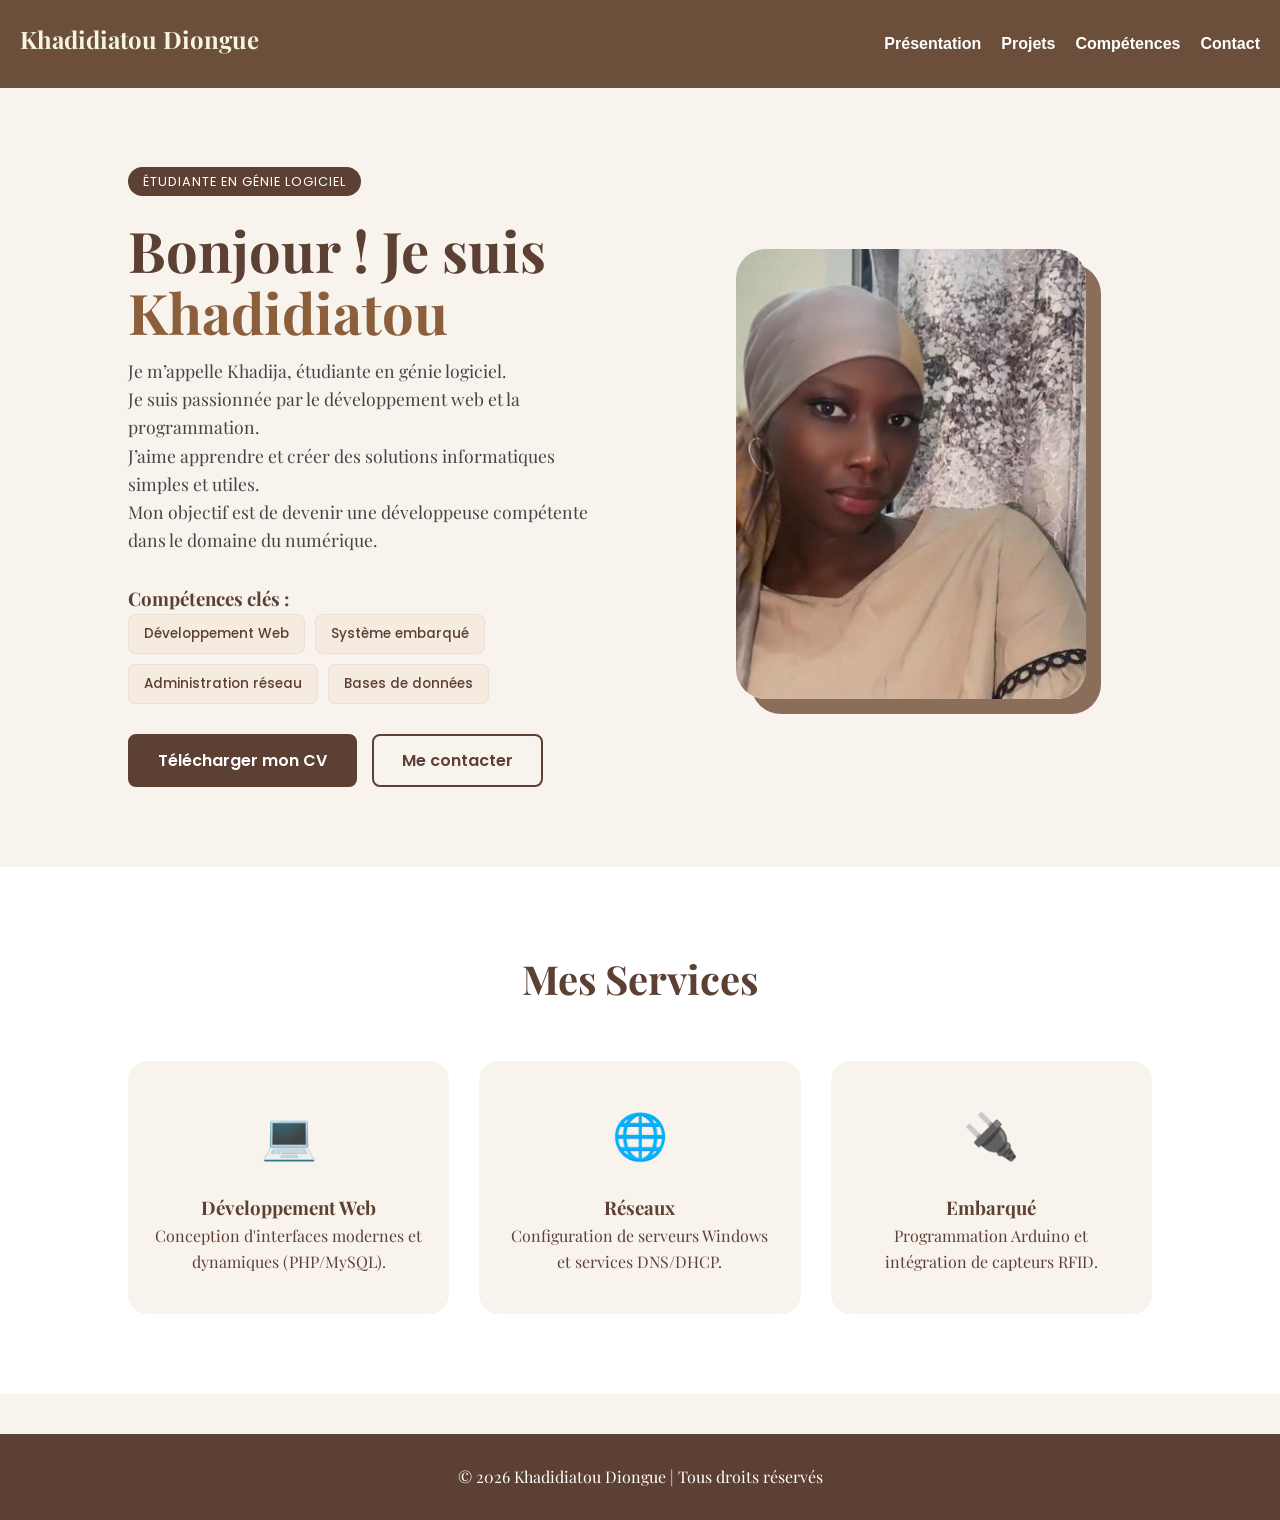
==== index.html @ bb05a896 "Fix HTML structure and formatting issues" ====
<!DOCTYPE html>
<html lang="fr">
<head>
    <meta charset="UTF-8">
    <meta name="viewport" content="width=device-width, initial-scale=1.0">
    <title>Khadidiatou Diongue | Portfolio</title>
    <link rel="stylesheet" href="Css/style.css">
    <link rel="preconnect" href="https://fonts.googleapis.com">
    <link rel="preconnect" href="https://fonts.gstatic.com" crossorigin>
    <link href="https://fonts.googleapis.com/css2?family=Playfair+Display:wght@700;900&family=Poppins:wght@300;400;600&display=swap" rel="stylesheet">
    <link href="https://fonts.googleapis.com/css2?family=Playfair+Display:wght@400;700&display=swap" rel="stylesheet">
</head>
<body>

<header>
   <nav>
        <h1 class="logo"> Khadidiatou Diongue</h1>
        <ul>
            <li><a href="../index.html" >Présentation</a></li>
            <li><a href="projet.html">Projets</a></li>
            <li><a href="competence.html">Compétences</a></li>
            <li><a href="contact.html">Contact</a></li>
        </ul>
</header>
</header>

<main class="hero-presentation">
    <div class="hero-content">
        <span class="hero-tag">Étudiante en Génie Logiciel</span>
        <h1>Bonjour ! Je suis <br><span class="highlight">Khadidiatou</span></h1>
        <p class="hero-description">
           Je m’appelle Khadija, étudiante en génie logiciel. <br>
           Je suis passionnée par le développement web et la programmation. <br>
           J’aime apprendre et créer des solutions informatiques simples et utiles.<br>
           Mon objectif est de devenir une développeuse compétente dans le domaine du numérique. <br>
        </p>
        <h3>Compétences clés :</h3>
        <div class="competences-box">
            <div class="mini-cadre">Développement Web</div>
            <div class="mini-cadre">Système embarqué</div>
            <div class="mini-cadre">Administration réseau</div>
            <div class="mini-cadre">Bases de données</div>
        </div>
        <div class="hero-actions">
            <a href="fichiers/mon_cv.pdf" download="CV_Khadija_Diongue.pdf" class="btn_cv">Télécharger mon CV</a>
            <a href="/Projet examen porfolio/pages/contact.php" class="btn_cv outline">Me contacter</a>
        </div>
    </div>
    <div class="hero-visual">
        <div class="cadre-photo-moderne">
            <img src="image/photo de profil.jpeg" alt="Khadidiatou Diongue">
            <div class="shape-decoration"></div>
        </div>
    </div>
</main>
<section class="services-section">
    <h2 class="section-title">Mes Services</h2>
    <div class="services-container">
        <div class="service-card">
            <div class="service-icon">💻</div>
            <h3>Développement Web</h3>
            <p>Conception d'interfaces modernes et dynamiques (PHP/MySQL).</p>
        </div>
        <div class="service-card">
            <div class="service-icon">🌐</div>
            <h3>Réseaux</h3>
            <p>Configuration de serveurs Windows et services DNS/DHCP.</p>
        </div>
        <div class="service-card">
            <div class="service-icon">🔌</div>
            <h3>Embarqué</h3>
            <p>Programmation Arduino et intégration de capteurs RFID.</p>
        </div>
    </div>
</section>
    <footer>
        <div class="footer-content">
            <p>© 2026 Khadidiatou Diongue | Tous droits réservés</p>
        </div>
    </footer>
</body>
</html>
---- Css/style.css ----
:root {
    --beige: #F5F0E6;
    --beige-clair: #f8f3ed;
    --marron: #5C4033;
    --marron-moyen: #6b4f3a;
    --marron-clair: #8B6D5C;
    --accent: #8b5e3c;
    --blanc: #FFFFFF;
}

* {
    margin: 0;
    padding: 0;
    box-sizing: border-box;
}

body {
    background-color: var(--beige-clair);
    color: var(--marron);
    font-family: 'Poppins', sans-serif;
    line-height: 1.6;
    
}

h1, h2, h3 {
    font-family: 'Playfair Display', serif;
}
p{
    font-family:'Playfair Display',serif ;
}

div {
    font-family:'Poppins', sans-serif;
}
input, textarea {
    font-family:'Poppins', sans-serif;
}
header {
    background: var(--marron-moyen);
    padding: 20px 5%;
}

nav {
    display: flex;
    justify-content: space-between;
    align-items: center;
}

.logo {
    color: beige;
    font-size: 1.5rem;
    font-weight: bold;
}

nav ul {
    display: flex;
    list-style: none;
    gap: 25px;
}

nav a {
    color: white;
    text-decoration: none;
    font-weight: bold;
    transition: 0.3s;
}

nav a:hover {
    color: var(--beige);
}

.hero-presentation {
    display: flex;
    align-items: center;
    justify-content: space-between;
    padding: 80px 10%;
    min-height: 85vh;
    gap: 60px;
    background-color: var(--beige-clair);
}

.hero-content {
    flex: 1;
    max-width: 600px;
}

.hero-tag {
    background-color: var(--marron);
    color: white;
    padding: 6px 15px;
    border-radius: 20px;
    font-size: 0.8rem;
    text-transform: uppercase;
    letter-spacing: 1px;
}

.hero-content h1 {
    font-size: 3.5rem;
    margin: 25px 0 15px;
    color: var(--marron);
    line-height: 1.1;
}

.highlight {
    color: var(--accent);
}

.hero-description {
    font-size: 1.1rem;
    margin-bottom: 30px;
    color: #444;
}


.hero-actions {
    display: flex;
    gap: 15px;
    margin-top: 30px;
}

.btn_cv {
    display: inline-block;
    background-color: var(--marron);
    color: white;
    padding: 12px 28px;
    text-decoration: none;
    border-radius: 8px;
    font-weight: 600;
    transition: 0.3s ease;
    border: 2px solid var(--marron);
}

.btn_cv.outline {
    background-color: transparent;
    color: var(--marron);
}

.btn_cv:hover {
    background-color: var(--marron-clair);
    border-color: var(--marron-clair);
    color: white;
    transform: translateY(-3px);
}

.hero-visual {
    flex: 1;
    display: flex;
    justify-content: center;
}

.cadre-photo-moderne {
    position: relative;
}

.cadre-photo-moderne img {
    width: 350px;
    height: 450px;
    object-fit: cover;
    border-radius: 30px;
    z-index: 2;
    position: relative;
    box-shadow: 15px 15px 0px var(--marron-clair); /* Effet de décalage */
}

.competences-box {
    display: flex;
    flex-wrap: wrap;
    gap: 10px;
    margin-bottom: 30px;
}

.mini-cadre {
    background: #f5ebe0;
    padding: 8px 15px;
    border-radius: 8px;
    font-size: 0.85rem;
    font-weight: 500;
    border: 1px solid rgba(0,0,0,0.05);
}

.services-section {
    padding: 80px 10%;
    background-color: var(--blanc);
    text-align: center;
}

.section-title {
    font-size: 2.5rem;
    margin-bottom: 50px;
    color: var(--marron);
}

.services-container {
    display: grid;
    grid-template-columns: repeat(auto-fit, minmax(250px, 1fr));
    gap: 30px;
}

.service-card {
    background-color: var(--beige-clair);
    padding: 40px 25px;
    border-radius: 20px;
    transition: 0.3s;
}

.service-card:hover {
    transform: translateY(-10px);
    box-shadow: 0 10px 30px rgba(0,0,0,0.05);
}

.service-icon {
    font-size: 45px;
    margin-bottom: 20px;
}


footer {
    background: var(--marron);
    color: white;
    text-align: center;
    padding: 30px;
}


@media (max-width: 992px) {
    .hero-presentation {
        flex-direction: column;
        text-align: center;
        padding-top: 50px;
    }
    
    .hero-content {
        order: 2;
    }
    
    .hero-visual {
        order: 1;
    }

    .hero-actions {
        justify-content: center;
    }

    .competences-box {
        justify-content: center;
    }

    .hero-content h1 {
        font-size: 2.5rem;
    }
}

.skills-page {
    padding: 80px 10%;
    background-color: var(--beige-clair);
    min-height: 100vh;
}

.skills-header {
    text-align: center;
    margin-bottom: 60px;
}

.section-subtitle {
    max-width: 600px;
    margin: 15px auto 0;
    color: var(--marron-clair);
    font-size: 1.1rem;
}

.category-wrapper {
    margin-bottom: 60px;
}

.skill-category-title {
    font-family: 'Playfair Display', serif;
    color: var(--marron);
    font-size: 2rem;
    margin-bottom: 30px;
    position: relative;
    display: inline-block;
    padding-bottom: 10px;
}

.skill-category-title::after {
    content: '';
    position: absolute;
    bottom: 0;
    left: 0;
    width: 60px;
    height: 3px;
    background-color: var(--accent);
}


.skills-grid {
    display: grid;
    grid-template-columns: repeat(auto-fit, minmax(280px, 1fr));
    gap: 30px;
}

.skills-grid .card {
    background: var(--blanc);
    padding: 40px 30px;
    border-radius: 25px;
    text-align: center;
    transition: all 0.5s cubic-bezier(0.175, 0.885, 0.32, 1.275);
    border: 1px solid rgba(0,0,0,0.02);
    box-shadow: 0 10px 30px rgba(92, 64, 51, 0.05);
    display: flex;
    flex-direction: column;
    align-items: center;
}

.card-icon {
    font-size: 45px;
    margin-bottom: 20px;
    transition: 0.3s;
}

.skills-grid .card h3 {
    font-family: 'Playfair Display', serif;
    color: var(--marron);
    font-size: 1.5rem;
    margin-bottom: 15px;
    transition: 0.3s;
}

.skills-grid .card p {
    font-size: 0.95rem;
    color: #666;
    line-height: 1.6;
    transition: 0.3s;
}

.skills-grid .card:hover {
    transform: translateY(-15px);
    background-color: var(--marron);
    box-shadow: 0 25px 50px rgba(92, 64, 51, 0.2);
}

.skills-grid .card:hover h3, 
.skills-grid .card:hover p {
    color: var(--blanc);
}

.skills-grid .card:hover .card-icon {
    transform: scale(1.2) rotate(5deg);
}


.hard-skills .card {
    border-top: 5px solid var(--accent);
}


@media (max-width: 768px) {
    .skills-page {
        padding: 60px 5%;
    }
    .hero-content h1 {
        font-size: 2.8rem;
    }
}

header {
    text-align: center;
    padding: 50px 20px;
    background-color: var(--marron-clair);
    color: var(--blanc);
}

header h1 {
    font-size: 55px;
    margin-bottom: 10px;
}

header p {
    font-size: 1.2rem;
}

.projects-section {
    display: grid;
    grid-template-columns: repeat(auto-fit, minmax(300px, 1fr));
    gap: 30px;
    padding: 50px 20px;
    max-width: 1200px;
    margin: 0 auto;
}

.project-card {
    background-color: var(--blanc);
    border-radius: 15px;
    overflow: hidden;
    box-shadow: 0 5px 20px rgba(0,0,0,0.1);
    transition: transform 0.3s ease, box-shadow 0.3s ease;
}

.project-card:hover {
    transform: translateY(-10px);
    box-shadow: 0 10px 30px rgba(0,0,0,0.2);
}

.project-card img {
    width: 100%;
    height: 200px;
    object-fit: cover;
}

.project-info {
    padding: 20px;
}

.project-info h2 {
    margin-bottom: 10px;
    font-size: 1.5rem;
}

.project-info p {
    margin-bottom: 15px;
    color: #6b4f3a;
}

.btn {
    display: inline-block;
    text-decoration: none;
    background-color: var(--marron);
    color: var(--blanc);
    padding: 10px 20px;
    border-radius: 8px;
    transition: background 0.3s ease;
}

.btn:hover {
    background-color: var(--marron-clair);
}

/* Responsive */
@media (max-width: 600px) {
    header h1 {
        font-size: 2rem;
    }
    .project-card img {
        height: 180px;
    }
}
body{
font-family:'Poppins', sans-serif;
}

h1,h2,h3{
font-family:'Playfair Display', serif;
}
body{
    margin:0;
    font-family:Arial;
    background:#f8f3ed;
}
.search-container{
    display:flex;
    align-items:center;
    width:400px;
    margin:20px auto 40px auto;
    background:white;
    border:1px solid #ddd;
    border-radius:30px;
    padding:8px 15px;
    box-shadow:0 4px 10px rgba(0,0,0,0.08);
}

.search-container .icon{
    font-size:18px;
    color:#999;
    margin-right:10px;
}

.search-container input{
    flex:1;
    border:none;
    outline:none;
    font-size:15px;
    background:transparent;
}

.search-container:focus-within{
    box-shadow:0 6px 18px rgba(139,94,60,0.25);
    border:1px solid #8b5e3c;
}
/* Navigation */
header{
    background:#6b4f3a;
    padding:20px;
}

nav{
    display:flex;
    justify-content:space-between;
    align-items:center;
}

.logo{
    color:beige;
}

nav ul{
    display:flex;
    list-style:none;
    gap:20px;
}

nav a{
    color:white;
    text-decoration:none;
    font-weight:bold;
}
nav a:hover{
    color:#c49a6c;
}
nav a:focus{
    color:#c49a6c;
}

.contact-page {
    display: flex;
    flex-wrap: wrap;
    justify-content: center;
    gap: 40px;
    padding: 80px 10%;
    background-color: var(--beige-clair);
    min-height: 80vh;
}

/* Style des deux blocs (Contact & Demande de Projet) */
.bloc-formulaire {
    background: white;
    padding: 40px;
    border-radius: 20px;
    box-shadow: 0 10px 30px rgba(92, 64, 51, 0.08);
    flex: 1;
    min-width: 320px;
    max-width: 500px;
    transition: transform 0.3s ease;
}

.bloc-formulaire:hover {
    transform: translateY(-5px);
}

.bloc-formulaire h2 {
    font-family: 'Playfair Display', serif;
    color: var(--marron);
    font-size: 2rem;
    margin-bottom: 25px;
    position: relative;
}

.bloc-formulaire h2::after {
    content: '';
    position: absolute;
    bottom: -8px;
    left: 0;
    width: 40px;
    height: 3px;
    background-color: var(--accent);
}

/* Style des champs du formulaire */
.bloc-formulaire form {
    display: flex;
    flex-direction: column;
    gap: 15px;
}

.bloc-formulaire input, 
.bloc-formulaire textarea {
    width: 100%;
    padding: 12px 15px;
    border: 1px solid #ddd;
    border-radius: 10px;
    font-family: 'Poppins', sans-serif;
    font-size: 0.95rem;
    transition: border-color 0.3s ease, box-shadow 0.3s ease;
}

.bloc-formulaire input:focus, 
.bloc-formulaire textarea:focus {
    border-color: var(--marron);
    box-shadow: 0 0 8px rgba(92, 64, 51, 0.1);
    outline: none;
}

.bloc-formulaire textarea {
    height: 120px;
    resize: none;
}

/* Style du bouton envoyer */
.bloc-formulaire button {
    background-color: var(--marron);
    color: white;
    border: none;
    padding: 15px;
    border-radius: 10px;
    font-weight: 600;
    cursor: pointer;
    transition: background 0.3s ease;
    margin-top: 10px;
}

.bloc-formulaire button:hover {
    background-color: var(--accent);
}

/* Récapitulatif de la demande */
.bloc-formulaire h3 {
    margin-top: 30px;
    font-family: 'Playfair Display', serif;
    color: var(--marron);
    border-top: 1px solid #eee;
    padding-top: 20px;
}

footer {
    text-align: center;
    padding: 30px 20px;
    background-color: var(--marron);
    margin-top: 40px;
}

footer h3 {
    font-family: 'Playfair Display', serif;
    color: var(--blanc);
    margin-bottom: 20px;
}

.reseaux {
    display: flex;
    justify-content: center;
    gap: 25px;
}

.reseaux a {
    font-size: 24px;
    color: var(--accent);
    transition: color 0.3s ease, transform 0.3s ease;
}

.reseaux a:hover {
    color: var(--blanc);
    transform: scale(1.2);
}

/* Responsive */
@media (max-width: 768px) {
    .contact-page {
        padding: 40px 5%;
    }
}
.menu-toggle {
    display: none; /* caché par défaut sur grand écran */
    flex-direction: column;
    width: 30px;
    cursor: pointer;
    gap: 5px;
}

.menu-toggle span {
    height: 3px;
    background: white;
    border-radius: 2px;
}


@media screen and (max-width: 768px) {
    .menu-toggle {
        display: flex;
    }
    nav ul.nav-list {
        display: none; 
        flex-direction: column;
        gap: 15px;
        background: #6b4f3a;
        position: absolute;
        top: 60px;
        left: 0;
        width: 100%;
        padding: 20px 0;
    }
    nav ul.nav-list.active {
        display: flex;
    }
}
.footer {
    margin-top: auto;
    background-color: #111;
    color: #fff;
    padding: 20px 0;
    text-align: center;
}
/* ==========================================================================
   PAGE PROJETS
   ========================================================================== */

.projects-page {
    padding: 60px 10%;
    background-color: var(--beige-clair);
    min-height: 100vh;
}

.projects-header {
    text-align: center;
    margin-bottom: 50px;
}

/* Barre de recherche moderne */
.search-container {
    display: flex;
    max-width: 500px;
    margin: 30px auto;
    background: white;
    padding: 5px;
    border-radius: 50px;
    box-shadow: 0 4px 15px rgba(0,0,0,0.05);
    border: 1px solid #ddd;
    align-items: center;
}

.search-container input {
    flex: 1;
    border: none;
    outline: none;
    padding: 0 15px;
    background: transparent;
    min-width: 0;
}

.search-container button {
    background-color: var(--marron);
    color: white;
    border: none;
    padding: 10px 25px;
    border-radius: 50px;
    cursor: pointer;
    transition: 0.3s;
}

.search-container button:hover {
    background-color: var(--accent);
}

.projects-grid {
    display: grid;
    grid-template-columns: repeat(auto-fit, minmax(320px, 1fr));
    gap: 30px;
}

.project-card {
    background: white;
    border-radius: 20px;
    overflow: hidden;
    box-shadow: 0 10px 30px rgba(0,0,0,0.05);
    transition: transform 0.3s ease, box-shadow 0.3s ease;
    display: flex;
    flex-direction: column;
}

.project-card:hover {
    transform: translateY(-10px);
    box-shadow: 0 15px 35px rgba(92, 64, 51, 0.15);
}

.project-image {
    height: 220px;
    overflow: hidden;
}

.project-image img {
    width: 100%;
    height: 100%;
    object-fit: cover;
    transition: transform 0.5s ease;
}

.project-card:hover .project-image img {
    transform: scale(1.1);
}

.project-info {
    padding: 25px;
    display: flex;
    flex-direction: column;
    flex-grow: 1;
}

.project-info h3 {
    font-family: 'Playfair Display', serif;
    color: var(--marron);
    font-size: 1.4rem;
    margin-bottom: 12px;
}

.project-info p {
    font-size: 0.95rem;
    color: #666;
    margin-bottom: 20px;
    line-height: 1.5;
}


.technologies {
    margin-top: auto;
    display: flex;
    flex-wrap: wrap;
    gap: 8px;
    margin-bottom: 20px;
}

.badge {
    background: var(--beige-clair);
    color: var(--marron);
    padding: 5px 12px;
    border-radius: 15px;
    font-size: 0.75rem;
    font-weight: 600;
    text-transform: uppercase;
}

.btn-detail {
    text-align: center;
    text-decoration: none;
    color: var(--marron);
    font-weight: bold;
    border: 2px solid var(--marron);
    padding: 10px;
    border-radius: 8px;
    transition: 0.3s;
}

.btn-detail:hover {
    background-color: var(--marron);
    color: white;
}

.no-result {
    grid-column: 1 / -1;
    text-align: center;
    padding: 50px;
}
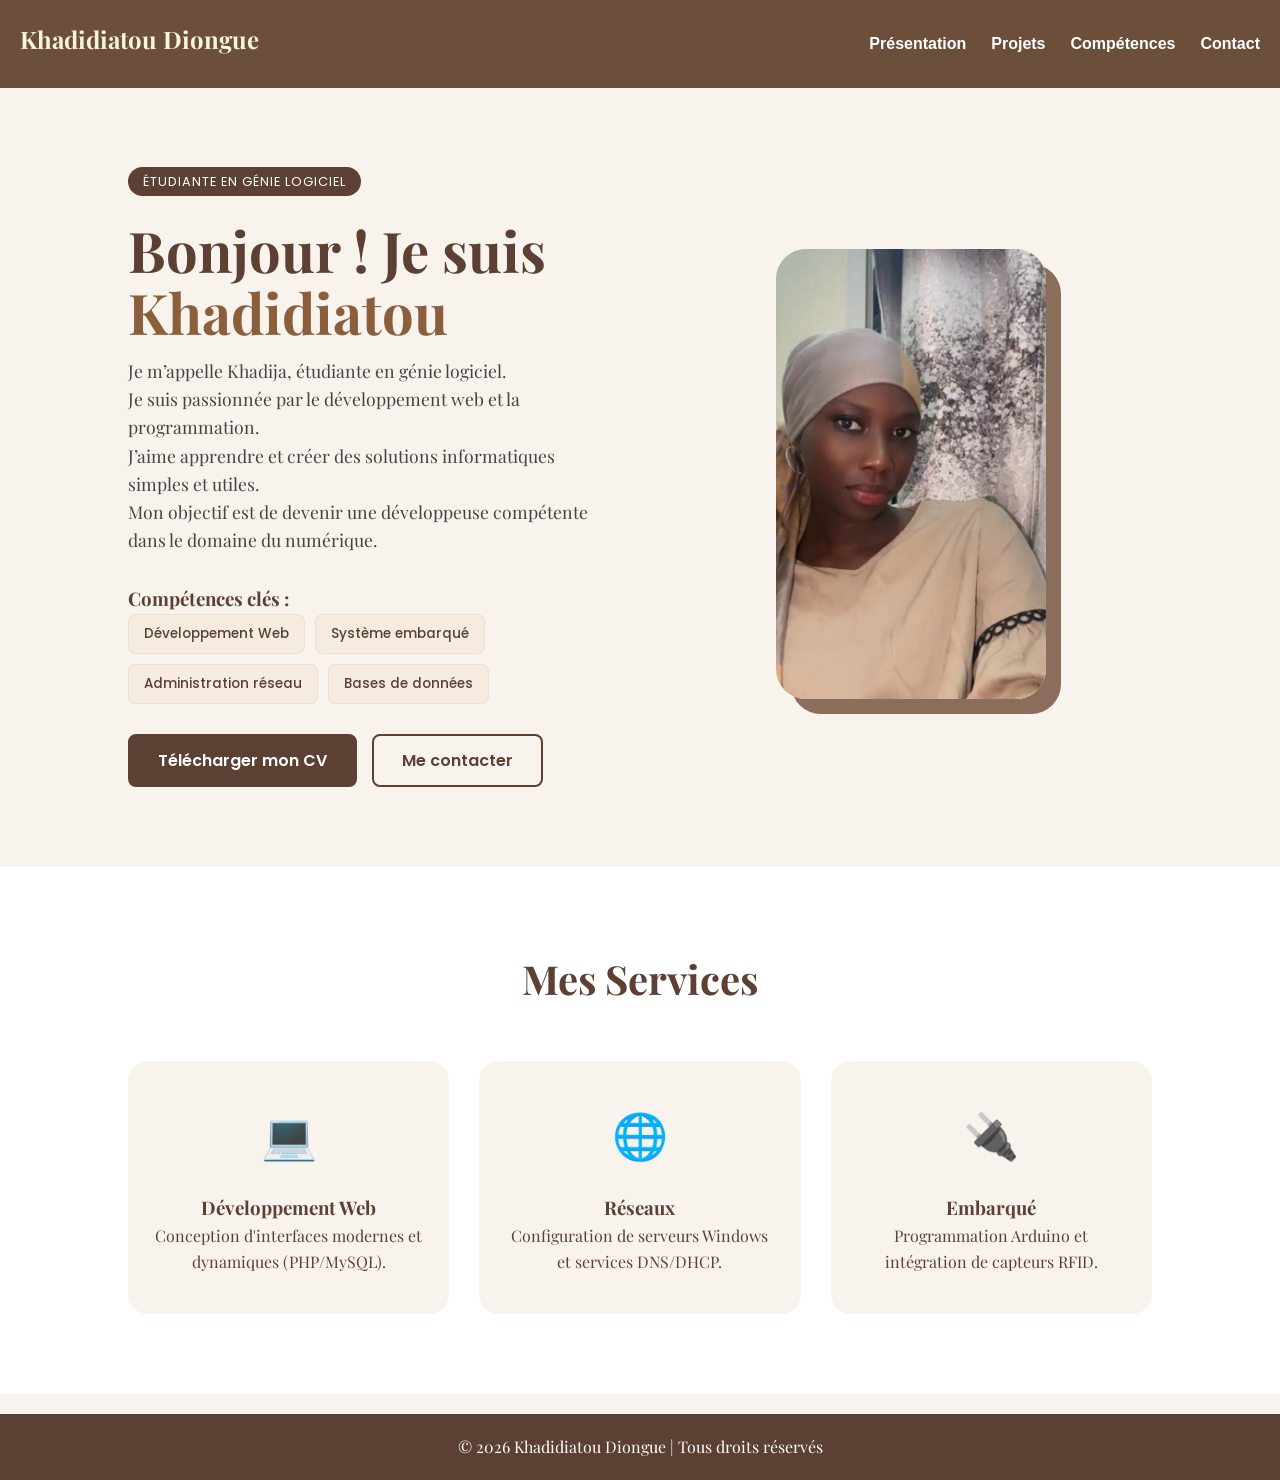
==== commit 0dd2fb56: "Update index.html" ====
--- a/index.html
+++ b/index.html
@@ -16,10 +16,10 @@
    <nav>
         <h1 class="logo"> Khadidiatou Diongue</h1>
         <ul>
-            <li><a href="../index.html" >Présentation</a></li>
-            <li><a href="projet.html">Projets</a></li>
-            <li><a href="competence.html">Compétences</a></li>
-            <li><a href="contact.html">Contact</a></li>
+            <li><a href="index.html">Présentation</a></li>
+            <li><a href="pages/projet.html">Projets</a></li>
+            <li><a href="pages/competence.html">Compétences</a></li>
+            <li><a href="pages/contact.html">Contact</a></li>
         </ul>
 </header>
 </header>
@@ -43,7 +43,7 @@
         </div>
         <div class="hero-actions">
             <a href="fichiers/mon_cv.pdf" download="CV_Khadija_Diongue.pdf" class="btn_cv">Télécharger mon CV</a>
-            <a href="/Projet examen porfolio/pages/contact.php" class="btn_cv outline">Me contacter</a>
+            <a href="pages/contact.html" class="btn_cv outline">Me contacter</a>
         </div>
     </div>
     <div class="hero-visual">
--- a/Css/style.css
+++ b/Css/style.css
@@ -13,6 +13,7 @@
     margin: 0;
     padding: 0;
     box-sizing: border-box;
+   
 }
 
 body {
@@ -162,14 +163,12 @@
     position: relative;
     box-shadow: 15px 15px 0px var(--marron-clair); /* Effet de décalage */
 }
-
 .competences-box {
     display: flex;
     flex-wrap: wrap;
     gap: 10px;
     margin-bottom: 30px;
 }
-
 .mini-cadre {
     background: #f5ebe0;
     padding: 8px 15px;
@@ -213,16 +212,12 @@
     font-size: 45px;
     margin-bottom: 20px;
 }
-
-
 footer {
     background: var(--marron);
     color: white;
     text-align: center;
-    padding: 30px;
-}
-
-
+    padding: 20px;
+}
 @media (max-width: 992px) {
     .hero-presentation {
         flex-direction: column;
@@ -460,7 +455,8 @@
 .search-container{
     display:flex;
     align-items:center;
-    width:400px;
+    width:100%;
+    max-width:400px;
     margin:20px auto 40px auto;
     background:white;
     border:1px solid #ddd;
@@ -497,30 +493,37 @@
     display:flex;
     justify-content:space-between;
     align-items:center;
+    position:relative;
 }
 
 .logo{
     color:beige;
 }
 
-nav ul{
-    display:flex;
-    list-style:none;
-    gap:20px;
-}
-
-nav a{
-    color:white;
-    text-decoration:none;
-    font-weight:bold;
-}
-nav a:hover{
-    color:#c49a6c;
-}
-nav a:focus{
-    color:#c49a6c;
-}
-
+@media (max-width: 768px) {
+    
+    nav {
+        flex-direction: column;
+        align-items: flex-start;
+    }
+
+    nav ul {
+        flex-direction: column;
+        width: 100%;
+        gap: 10px;
+        margin-top: 10px;
+    }
+
+    nav ul li {
+        width: 100%;
+    }
+
+    nav a {
+        display: block;
+        width: 100%;
+        padding: 10px;
+    }
+}
 .contact-page {
     display: flex;
     flex-wrap: wrap;
@@ -623,9 +626,9 @@
 
 footer {
     text-align: center;
-    padding: 30px 20px;
+    padding: 20px 20px;
     background-color: var(--marron);
-    margin-top: 40px;
+    margin-top: 20px;
 }
 
 footer h3 {
@@ -695,7 +698,7 @@
     margin-top: auto;
     background-color: #111;
     color: #fff;
-    padding: 20px 0;
+    padding: 15px 10px;
     text-align: center;
 }
 /* ==========================================================================
@@ -703,7 +706,7 @@
    ========================================================================== */
 
 .projects-page {
-    padding: 60px 10%;
+    padding: 40px 5%;
     background-color: var(--beige-clair);
     min-height: 100vh;
 }
@@ -714,14 +717,20 @@
 }
 
 /* Barre de recherche moderne */
+
+.projects-grid {
+    display: grid;
+    grid-template-columns: repeat(auto-fit, minmax(250px, 1fr));
+    gap: 30px;
+}
 .search-container {
     display: flex;
+    width: 100%;
     max-width: 500px;
-    margin: 30px auto;
+    margin: 20px auto;
     background: white;
+    border-radius: 30px;
     padding: 5px;
-    border-radius: 50px;
-    box-shadow: 0 4px 15px rgba(0,0,0,0.05);
     border: 1px solid #ddd;
     align-items: center;
 }
@@ -730,7 +739,7 @@
     flex: 1;
     border: none;
     outline: none;
-    padding: 0 15px;
+    padding: 10px 15px;
     background: transparent;
     min-width: 0;
 }
@@ -739,22 +748,21 @@
     background-color: var(--marron);
     color: white;
     border: none;
-    padding: 10px 25px;
-    border-radius: 50px;
+    padding: 10px 15px;
+    border-radius: 30px;
     cursor: pointer;
-    transition: 0.3s;
-}
-
-.search-container button:hover {
-    background-color: var(--accent);
-}
-
-.projects-grid {
-    display: grid;
-    grid-template-columns: repeat(auto-fit, minmax(320px, 1fr));
-    gap: 30px;
-}
-
+    white-space: nowrap; /
+}
+@media (max-width: 768px) {
+    .search-container {
+        max-width: 100%;
+    }
+
+    .search-container button {
+        padding: 10px;
+        font-size: 14px;
+    }
+}
 .project-card {
     background: white;
     border-radius: 20px;
@@ -847,3 +855,65 @@
     text-align: center;
     padding: 50px;
 }
+img {
+    max-width: 100%;
+    height: auto;
+}
+@media (max-width: 768px) {
+
+    .projects-page {
+        padding: 40px 5%;
+    }
+
+    .projects-grid {
+        grid-template-columns: 1fr;
+    }
+
+    .search-container {
+        width: 100%;
+        flex-direction: column;
+        gap: 10px;
+    }
+
+    .search-container button {
+        width: 100%;
+    }
+
+    .project-image {
+        height: 180px;
+    }
+
+    footer {
+        padding: 15px 10px;
+    }
+}
+* {
+    max-width: 100%;
+}
+
+body {
+    overflow-x: hidden;
+}
+@media (max-width: 768px) {
+
+    .projects-grid {
+        grid-template-columns: 1fr;
+    }
+
+    .hero-presentation {
+        padding: 40px 5%;
+    }
+
+    .projects-page {
+        padding: 40px 5%;
+    }
+
+    nav ul {
+        width: 100%;
+    }
+}
+
+.cadre-photo-moderne img {
+    width: 100%;
+    max-width: 350px;
+}
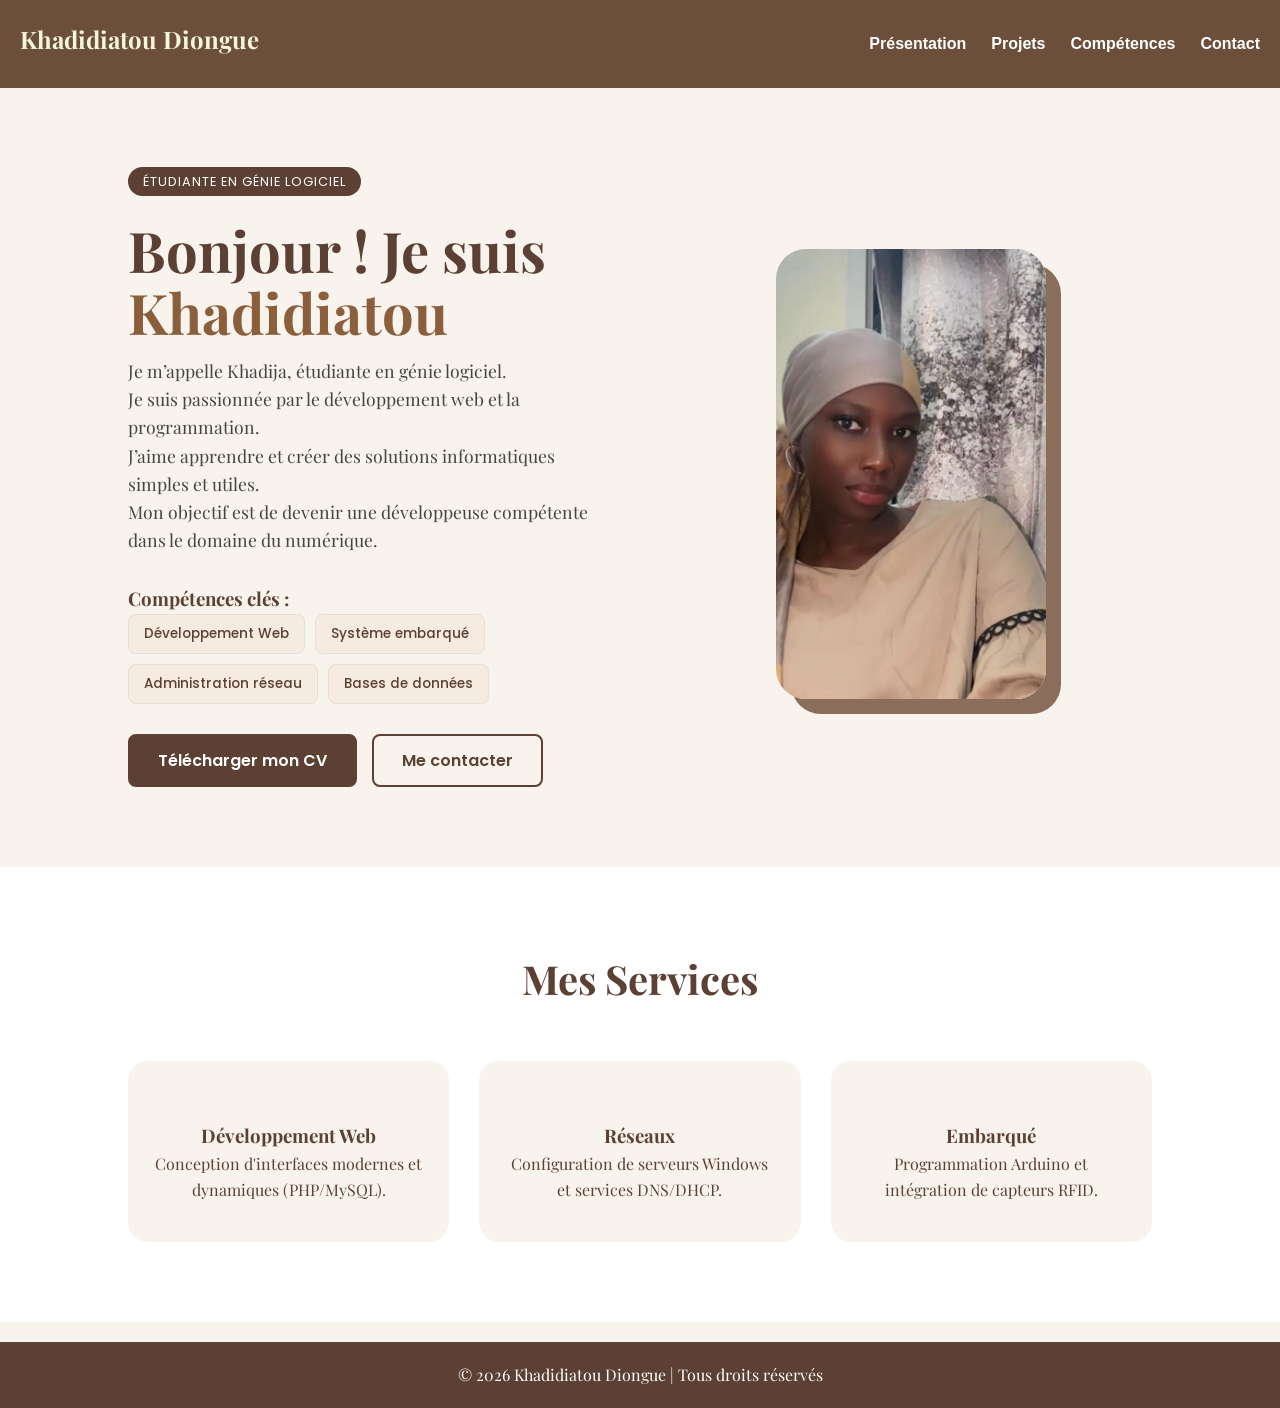
==== commit dcae90f4: "Update index.html" ====
--- a/index.html
+++ b/index.html
@@ -57,17 +57,20 @@
     <h2 class="section-title">Mes Services</h2>
     <div class="services-container">
         <div class="service-card">
-            <div class="service-icon">💻</div>
+            <!-- Icone Code pour le Web -->
+            <div class="service-icon"><i class="fa-solid fa-code"></i></div>
             <h3>Développement Web</h3>
             <p>Conception d'interfaces modernes et dynamiques (PHP/MySQL).</p>
         </div>
         <div class="service-card">
-            <div class="service-icon">🌐</div>
+            <!-- Icone Serveur pour les Réseaux -->
+            <div class="service-icon"><i class="fa-solid fa-server"></i></div>
             <h3>Réseaux</h3>
             <p>Configuration de serveurs Windows et services DNS/DHCP.</p>
         </div>
         <div class="service-card">
-            <div class="service-icon">🔌</div>
+            <!-- Icone Microchip pour l'Embarqué -->
+            <div class="service-icon"><i class="fa-solid fa-microchip"></i></div>
             <h3>Embarqué</h3>
             <p>Programmation Arduino et intégration de capteurs RFID.</p>
         </div>
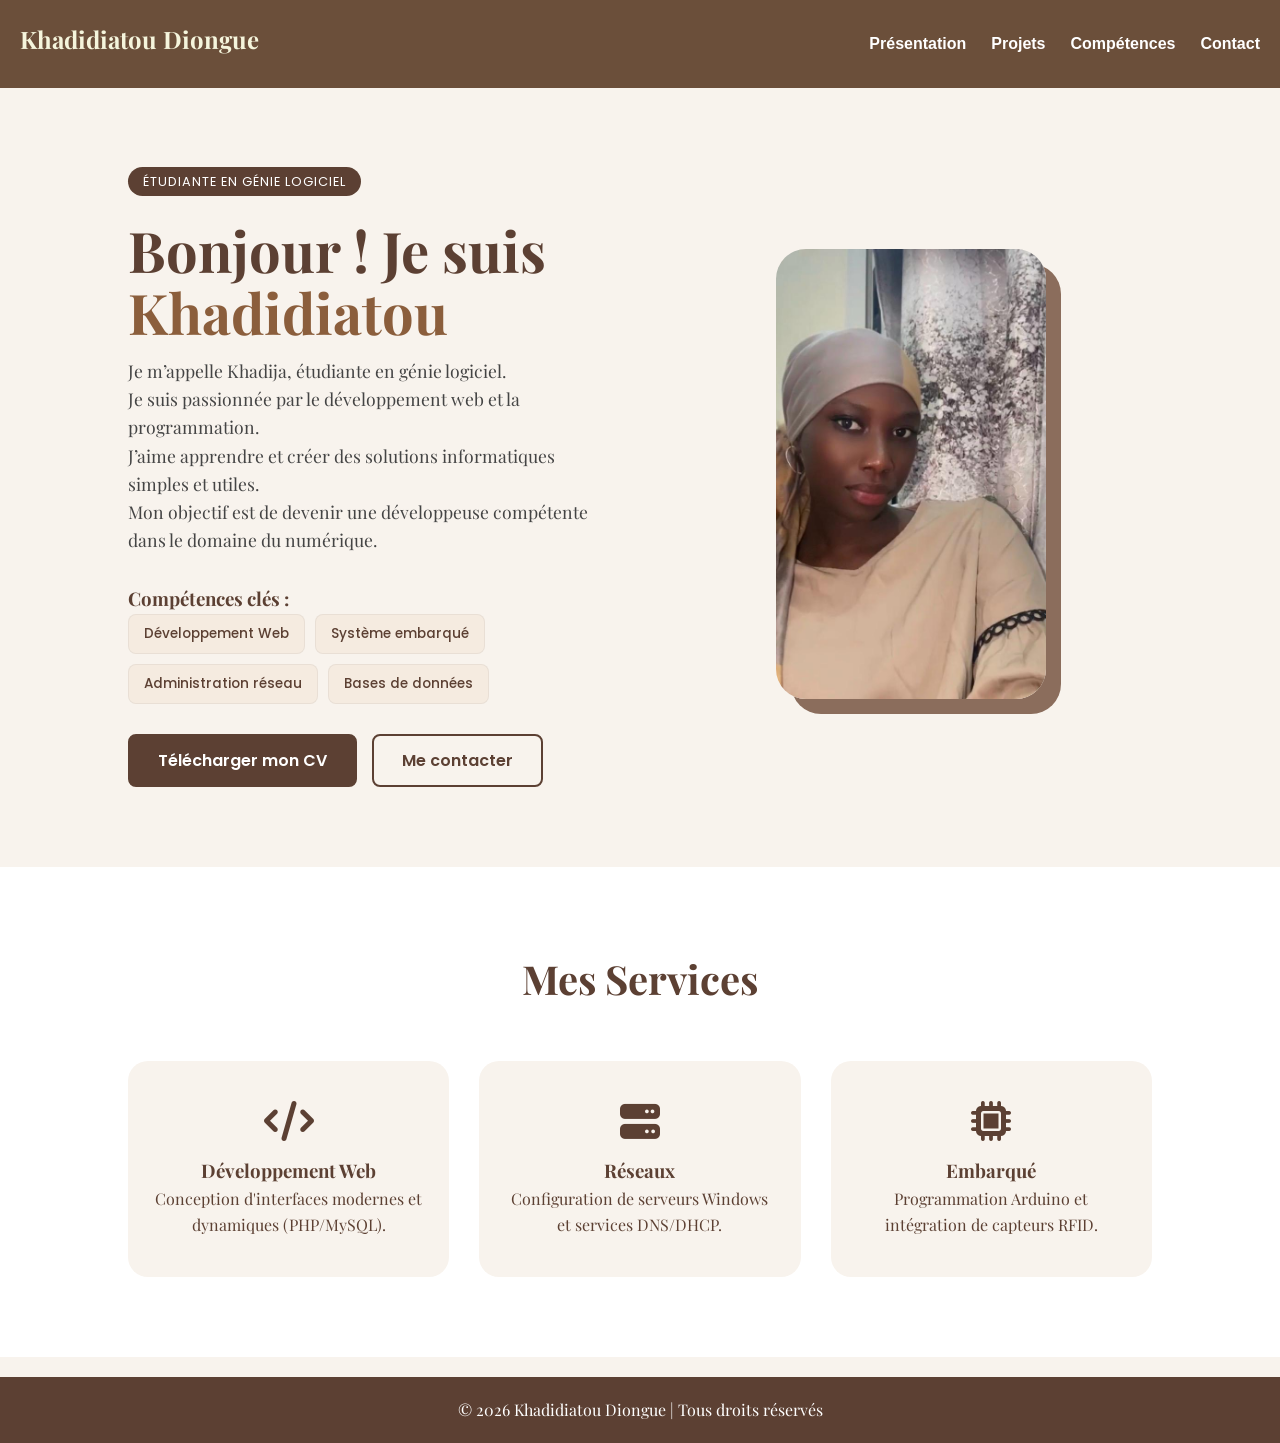
==== commit 9b8b5414: "Update index.html" ====
--- a/index.html
+++ b/index.html
@@ -9,6 +9,7 @@
     <link rel="preconnect" href="https://fonts.gstatic.com" crossorigin>
     <link href="https://fonts.googleapis.com/css2?family=Playfair+Display:wght@700;900&family=Poppins:wght@300;400;600&display=swap" rel="stylesheet">
     <link href="https://fonts.googleapis.com/css2?family=Playfair+Display:wght@400;700&display=swap" rel="stylesheet">
+    <link rel="stylesheet" href="https://cdnjs.cloudflare.com/ajax/libs/font-awesome/6.5.1/css/all.min.css">
 </head>
 <body>
 
--- a/Css/style.css
+++ b/Css/style.css
@@ -209,8 +209,18 @@
 }
 
 .service-icon {
-    font-size: 45px;
-    margin-bottom: 20px;
+    font-size: 2.5rem; /* Taille de l'icône */
+    color: #highlight; /* Utilisez la même couleur que votre texte "highlight" */
+    margin-bottom: 15px;
+    display: flex;
+    justify-content: center;
+    align-items: center;
+}
+
+/* Optionnel : ajouter une légère animation au survol */
+.service-card:hover .service-icon {
+    transform: scale(1.1);
+    transition: transform 0.3s ease;
 }
 footer {
     background: var(--marron);
